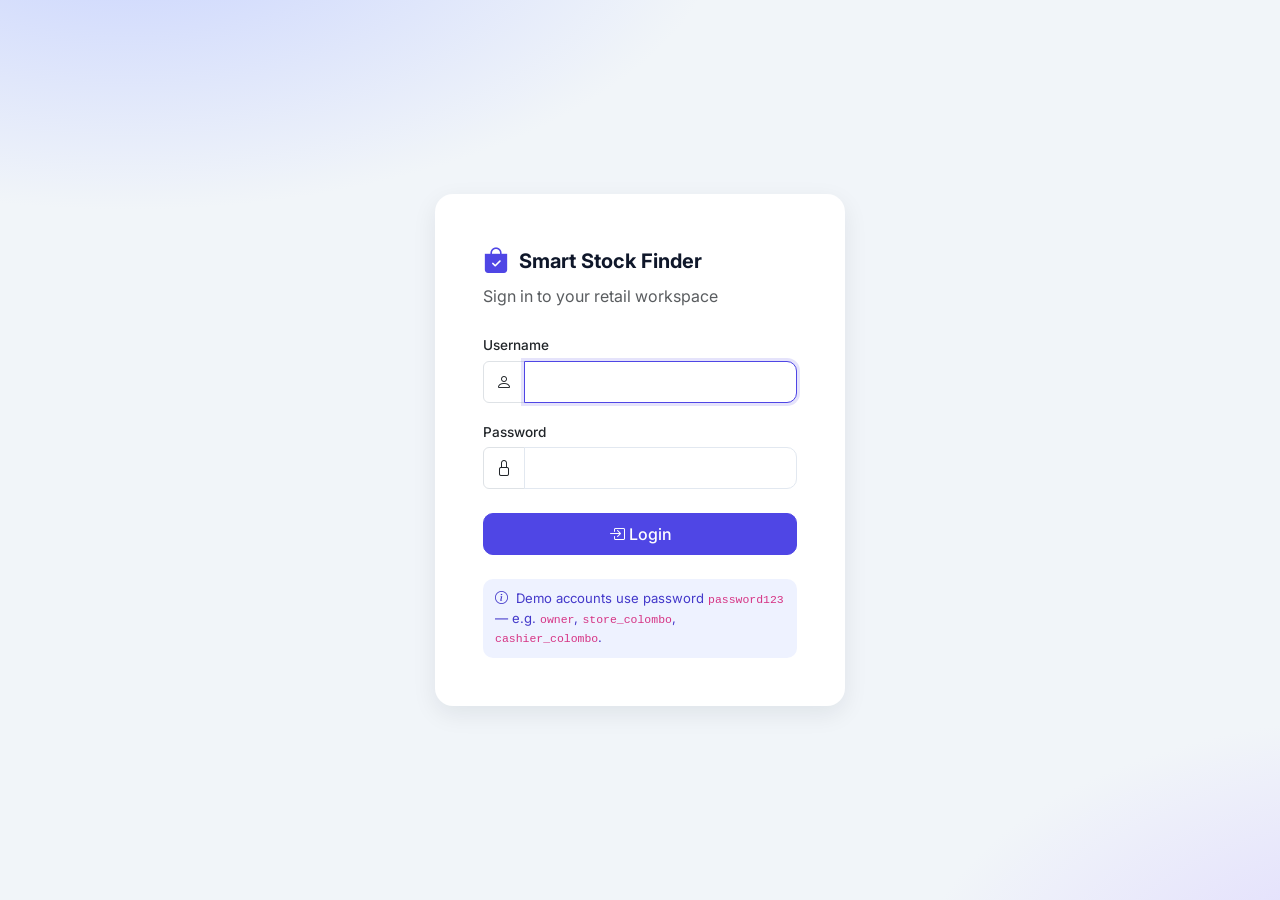
==== frontend/index.html @ 3d5bade4 "index.html added" ====
<!DOCTYPE html>
<html lang="en">
<head>
  <meta charset="UTF-8">
  <meta name="viewport" content="width=device-width, initial-scale=1.0">
  <title>Login — Smart Stock Finder</title>
  <link href="https://cdn.jsdelivr.net/npm/bootstrap@5.3.3/dist/css/bootstrap.min.css" rel="stylesheet">
  <link href="https://cdn.jsdelivr.net/npm/bootstrap-icons@1.11.3/font/bootstrap-icons.css" rel="stylesheet">
  <link href="assets/css/style.css" rel="stylesheet">
</head>
<body>
  <div class="login-wrapper">
    <div class="card login-card">
      <div class="card-body p-4 p-md-5">
        <div class="login-brand mb-1"><i class="bi bi-bag-check-fill"></i><span>Smart Stock Finder</span></div>
        <p class="text-muted mb-4">Sign in to your retail workspace</p>
        <div id="login-error"></div>
        <form id="login-form">
          <div class="mb-3">
            <label class="form-label" for="username">Username</label>
            <div class="input-group">
              <span class="input-group-text bg-white"><i class="bi bi-person"></i></span>
              <input class="form-control" id="username" name="username" required autofocus autocomplete="username">
            </div>
          </div>
          <div class="mb-4">
            <label class="form-label" for="password">Password</label>
            <div class="input-group">
              <span class="input-group-text bg-white"><i class="bi bi-lock"></i></span>
              <input type="password" class="form-control" id="password" name="password" required autocomplete="current-password">
            </div>
          </div>
          <button type="submit" class="btn btn-primary w-100 py-2" id="login-btn">
            <span id="login-btn-text"><i class="bi bi-box-arrow-in-right me-1"></i>Login</span>
            <span id="login-btn-spin" class="spinner-border spinner-border-sm d-none"></span>
          </button>
        </form>
        <div class="login-hint mt-4">
          <i class="bi bi-info-circle me-1"></i> Demo accounts use password <code>password123</code> — e.g. <code>owner</code>, <code>store_colombo</code>, <code>cashier_colombo</code>.
        </div>
      </div>
    </div>
  </div>
  <script src="config.js"></script>
  <script src="assets/js/api.js"></script>
  <script src="assets/js/ui.js"></script>
  <script src="assets/js/auth.js"></script>
  <script>
    if (getCurrentUser()) {
      window.location.href = 'pages/dashboard.html';
    }

    const form = document.getElementById('login-form');
    const btn = document.getElementById('login-btn');
    const btnText = document.getElementById('login-btn-text');
    const btnSpin = document.getElementById('login-btn-spin');

    form.addEventListener('submit', async (e) => {
      e.preventDefault();
      const errorEl = document.getElementById('login-error');
      errorEl.innerHTML = '';
      btn.disabled = true;
      btnText.classList.add('d-none');
      btnSpin.classList.remove('d-none');

      try {
        await login(
          document.getElementById('username').value.trim(),
          document.getElementById('password').value
        );
        window.location.href = 'pages/dashboard.html';
      } catch (err) {
        errorEl.innerHTML = `<div class="alert alert-danger d-flex align-items-center gap-2"><i class="bi bi-exclamation-octagon-fill"></i><span>${escapeHtml(err.message)}</span></div>`;
        btn.disabled = false;
        btnText.classList.remove('d-none');
        btnSpin.classList.add('d-none');
      }
    });
  </script>
</body>
</html>
---- frontend/assets/css/style.css ----
@import url('https://fonts.googleapis.com/css2?family=Inter:wght@400;500;600;700&display=swap');

:root {
  --brand: #4f46e5;
  --brand-dark: #4338ca;
  --brand-soft: #eef2ff;
  --ink: #0f172a;
  --muted: #64748b;
  --line: #e2e8f0;
  --bg: #f1f5f9;
  --surface: #ffffff;
  --success: #16a34a;
  --danger: #dc2626;
  --warning: #d97706;
  --topbar-h: 60px;
  --sidebar-w: 248px;
  --radius: 14px;
  --shadow-sm: 0 1px 2px rgba(15, 23, 42, 0.06), 0 1px 3px rgba(15, 23, 42, 0.05);
  --shadow-md: 0 8px 24px rgba(15, 23, 42, 0.08);
}

* {
  box-sizing: border-box;
}

body {
  margin: 0;
  font-family: 'Inter', system-ui, -apple-system, sans-serif;
  background: var(--bg);
  color: var(--ink);
  -webkit-font-smoothing: antialiased;
}

/* ---------- Topbar ---------- */
.topbar {
  position: sticky;
  top: 0;
  z-index: 1030;
  height: var(--topbar-h);
  display: flex;
  align-items: center;
  justify-content: space-between;
  padding: 0 18px;
  background: var(--surface);
  border-bottom: 1px solid var(--line);
}

.topbar__left,
.topbar__right {
  display: flex;
  align-items: center;
  gap: 12px;
}

.topbar__toggle {
  display: none;
  border: none;
  background: transparent;
  font-size: 1.5rem;
  line-height: 1;
  color: var(--ink);
  cursor: pointer;
  padding: 4px 8px;
  border-radius: 8px;
}

.topbar__toggle:hover {
  background: var(--bg);
}

.topbar__brand {
  display: flex;
  align-items: center;
  gap: 9px;
  font-weight: 700;
  font-size: 1.08rem;
  color: var(--ink);
  text-decoration: none;
}

.topbar__brand i {
  color: var(--brand);
  font-size: 1.3rem;
}

.user-chip {
  display: flex;
  align-items: center;
  gap: 10px;
}

.user-chip__avatar {
  width: 38px;
  height: 38px;
  border-radius: 50%;
  background: var(--brand);
  color: #fff;
  font-weight: 600;
  font-size: 0.85rem;
  display: grid;
  place-items: center;
}

.user-chip__meta {
  display: flex;
  flex-direction: column;
  line-height: 1.2;
}

.user-chip__name {
  font-weight: 600;
  font-size: 0.9rem;
}

.user-chip__role {
  font-size: 0.75rem;
  color: var(--muted);
}

.btn-logout {
  display: inline-flex;
  align-items: center;
  gap: 6px;
  background: var(--bg);
  color: var(--ink);
  border: 1px solid var(--line);
  border-radius: 10px;
  padding: 7px 12px;
  font-size: 0.85rem;
  font-weight: 500;
}

.btn-logout:hover {
  background: #fee2e2;
  color: var(--danger);
  border-color: #fecaca;
}

/* ---------- Layout ---------- */
.app-body {
  display: flex;
  align-items: flex-start;
  min-height: calc(100vh - var(--topbar-h));
}

.app-sidebar {
  position: sticky;
  top: var(--topbar-h);
  flex: 0 0 var(--sidebar-w);
  width: var(--sidebar-w);
  height: calc(100vh - var(--topbar-h));
  background: var(--surface);
  border-right: 1px solid var(--line);
  padding: 16px 12px;
  overflow-y: auto;
}

.side-nav {
  display: flex;
  flex-direction: column;
  gap: 4px;
}

.side-nav__item {
  display: flex;
  align-items: center;
  gap: 12px;
  padding: 10px 14px;
  border-radius: 10px;
  color: var(--muted);
  text-decoration: none;
  font-weight: 500;
  font-size: 0.92rem;
  transition: background 0.15s, color 0.15s;
}

.side-nav__item i {
  font-size: 1.1rem;
}

.side-nav__item:hover {
  background: var(--bg);
  color: var(--ink);
}

.side-nav__item.is-active {
  background: var(--brand-soft);
  color: var(--brand-dark);
  font-weight: 600;
}

.app-main {
  flex: 1 1 auto;
  min-width: 0;
  padding: 28px clamp(16px, 3vw, 36px);
}

.app-title {
  font-size: 1.5rem;
  font-weight: 700;
  margin: 0 0 20px;
}

.nav-backdrop {
  display: none;
}

/* ---------- Cards ---------- */
.card {
  border: 1px solid var(--line);
  border-radius: var(--radius);
  box-shadow: var(--shadow-sm);
  background: var(--surface);
}

.card-header {
  background: transparent;
  border-bottom: 1px solid var(--line);
  font-weight: 600;
  padding: 14px 18px;
}

.card-body {
  padding: 18px;
}

/* ---------- Stat cards ---------- */
.stat-card {
  border: 1px solid var(--line);
  border-radius: var(--radius);
  box-shadow: var(--shadow-sm);
  overflow: hidden;
}

.stat-card .card-body {
  display: flex;
  align-items: center;
  gap: 14px;
}

.stat-card__icon {
  width: 46px;
  height: 46px;
  border-radius: 12px;
  display: grid;
  place-items: center;
  font-size: 1.3rem;
  background: var(--brand-soft);
  color: var(--brand);
  flex: 0 0 auto;
}

.stat-card__icon--green { background: #dcfce7; color: var(--success); }
.stat-card__icon--amber { background: #fef3c7; color: var(--warning); }
.stat-card__icon--red { background: #fee2e2; color: var(--danger); }
.stat-card__icon--blue { background: #dbeafe; color: #2563eb; }

.stat-card__label {
  font-size: 0.8rem;
  color: var(--muted);
  font-weight: 500;
}

.stat-card__value {
  font-size: 1.55rem;
  font-weight: 700;
  line-height: 1.1;
}

/* ---------- Tables ---------- */
.app-table {
  font-size: 0.9rem;
}

.app-table thead th {
  background: #f8fafc;
  color: var(--muted);
  font-weight: 600;
  font-size: 0.74rem;
  letter-spacing: 0.04em;
  text-transform: uppercase;
  border-bottom: 1px solid var(--line);
  white-space: nowrap;
}

.app-table tbody td {
  border-bottom: 1px solid var(--line);
  vertical-align: middle;
}

.app-table tbody tr:last-child td {
  border-bottom: none;
}

.app-table tbody tr:hover {
  background: #f8fafc;
}

.app-table code {
  background: var(--bg);
  padding: 2px 6px;
  border-radius: 6px;
  color: var(--brand-dark);
  font-size: 0.82rem;
}

.badge-soft {
  font-weight: 600;
  border-radius: 999px;
  padding: 0.35em 0.7em;
}

/* ---------- Buttons & forms ---------- */
.btn {
  border-radius: 10px;
  font-weight: 500;
}

.btn-primary {
  --bs-btn-bg: var(--brand);
  --bs-btn-border-color: var(--brand);
  --bs-btn-hover-bg: var(--brand-dark);
  --bs-btn-hover-border-color: var(--brand-dark);
  --bs-btn-active-bg: var(--brand-dark);
  --bs-btn-active-border-color: var(--brand-dark);
}

.btn-success {
  --bs-btn-bg: var(--success);
  --bs-btn-border-color: var(--success);
  --bs-btn-hover-bg: #15803d;
  --bs-btn-hover-border-color: #15803d;
}

.form-control,
.form-select {
  border-radius: 10px;
  border-color: var(--line);
  padding: 0.5rem 0.75rem;
}

.form-control:focus,
.form-select:focus {
  border-color: var(--brand);
  box-shadow: 0 0 0 3px rgba(79, 70, 229, 0.15);
}

.form-label {
  font-weight: 500;
  font-size: 0.85rem;
  margin-bottom: 0.3rem;
}

.modal-content {
  border: none;
  border-radius: var(--radius);
  box-shadow: var(--shadow-md);
}

.modal-header,
.modal-footer {
  border-color: var(--line);
}

/* ---------- State blocks ---------- */
.state-block {
  display: flex;
  flex-direction: column;
  align-items: center;
  justify-content: center;
  gap: 12px;
  padding: 48px 20px;
  color: var(--muted);
}

.state-block__icon {
  font-size: 2.4rem;
  opacity: 0.5;
}

.state-block__text {
  margin: 0;
  font-size: 0.92rem;
}

/* ---------- Toasts ---------- */
.toast-stack {
  position: fixed;
  top: 18px;
  right: 18px;
  z-index: 1080;
  display: flex;
  flex-direction: column;
  gap: 10px;
  max-width: min(360px, calc(100vw - 36px));
}

.app-toast {
  display: flex;
  align-items: center;
  gap: 10px;
  padding: 12px 14px;
  background: var(--surface);
  border: 1px solid var(--line);
  border-left: 4px solid var(--muted);
  border-radius: 12px;
  box-shadow: var(--shadow-md);
  font-size: 0.9rem;
  opacity: 0;
  transform: translateX(20px);
  transition: opacity 0.2s, transform 0.2s;
}

.app-toast--in {
  opacity: 1;
  transform: translateX(0);
}

.app-toast--out {
  opacity: 0;
  transform: translateX(20px);
}

.app-toast i {
  font-size: 1.15rem;
}

.app-toast--success { border-left-color: var(--success); }
.app-toast--success > i:first-child { color: var(--success); }
.app-toast--danger { border-left-color: var(--danger); }
.app-toast--danger > i:first-child { color: var(--danger); }
.app-toast--warning { border-left-color: var(--warning); }
.app-toast--warning > i:first-child { color: var(--warning); }
.app-toast--info { border-left-color: var(--brand); }
.app-toast--info > i:first-child { color: var(--brand); }

.app-toast__msg {
  flex: 1;
}

.app-toast__close {
  border: none;
  background: transparent;
  color: var(--muted);
  cursor: pointer;
  font-size: 1.1rem;
  line-height: 1;
  padding: 0;
}

/* ---------- Login ---------- */
.login-wrapper {
  min-height: 100vh;
  display: flex;
  align-items: center;
  justify-content: center;
  padding: 20px;
  background: radial-gradient(1200px 600px at 10% -10%, #c7d2fe 0%, transparent 50%),
    radial-gradient(900px 500px at 110% 110%, #ddd6fe 0%, transparent 55%), var(--bg);
}

.login-card {
  width: 100%;
  max-width: 410px;
  border: none;
  border-radius: 18px;
  box-shadow: var(--shadow-md);
}

.login-brand {
  display: flex;
  align-items: center;
  gap: 10px;
  font-weight: 700;
  font-size: 1.25rem;
  color: var(--ink);
}

.login-brand i {
  color: var(--brand);
  font-size: 1.6rem;
}

.login-hint {
  background: var(--brand-soft);
  border-radius: 10px;
  padding: 10px 12px;
  font-size: 0.82rem;
  color: var(--brand-dark);
}

/* ---------- Responsive ---------- */
@media (max-width: 991.98px) {
  .topbar__toggle {
    display: inline-flex;
  }

  .app-sidebar {
    position: fixed;
    top: var(--topbar-h);
    left: 0;
    z-index: 1040;
    transform: translateX(-100%);
    transition: transform 0.25s ease;
    box-shadow: var(--shadow-md);
  }

  .app-sidebar.is-open {
    transform: translateX(0);
  }

  .nav-backdrop.is-open {
    display: block;
    position: fixed;
    inset: var(--topbar-h) 0 0 0;
    z-index: 1035;
    background: rgba(15, 23, 42, 0.4);
  }

  .user-chip__meta {
    display: none;
  }
}

@media print {
  .topbar,
  .app-sidebar,
  .no-print {
    display: none !important;
  }

  .app-main {
    padding: 0;
  }

  .card {
    box-shadow: none;
    border: 1px solid #ccc;
  }
}
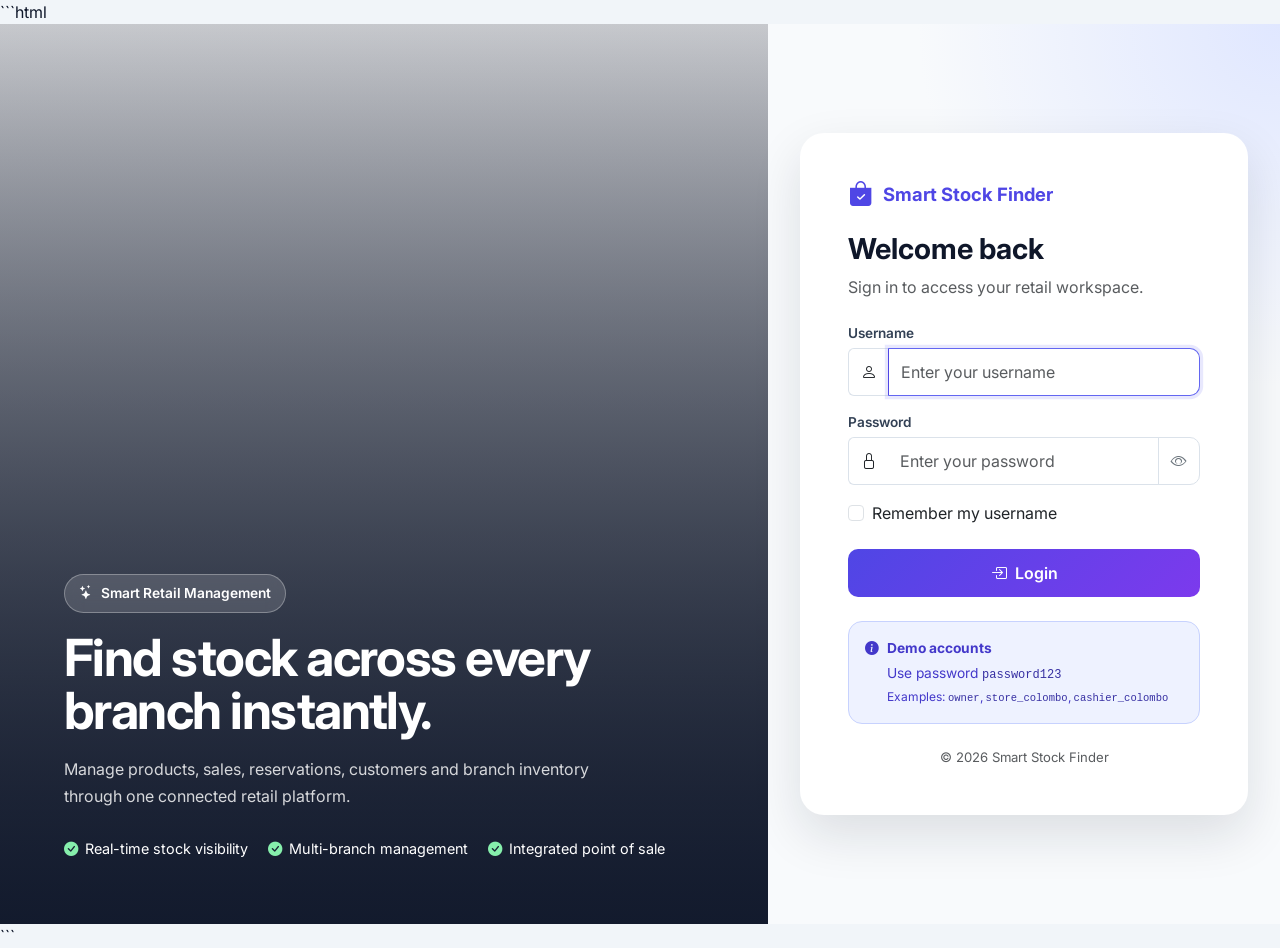
==== commit 52b3adff: "storage file added" ====
--- a/frontend/index.html
+++ b/frontend/index.html
@@ -1,81 +1,442 @@
+```html
 <!DOCTYPE html>
 <html lang="en">
 <head>
   <meta charset="UTF-8">
-  <meta name="viewport" content="width=device-width, initial-scale=1.0">
+
+  <meta
+    name="viewport"
+    content="width=device-width, initial-scale=1.0"
+  >
+
   <title>Login — Smart Stock Finder</title>
-  <link href="https://cdn.jsdelivr.net/npm/bootstrap@5.3.3/dist/css/bootstrap.min.css" rel="stylesheet">
-  <link href="https://cdn.jsdelivr.net/npm/bootstrap-icons@1.11.3/font/bootstrap-icons.css" rel="stylesheet">
-  <link href="assets/css/style.css" rel="stylesheet">
+
+  <!-- Bootstrap CSS -->
+  <link
+    href="https://cdn.jsdelivr.net/npm/bootstrap@5.3.3/dist/css/bootstrap.min.css"
+    rel="stylesheet"
+  >
+
+  <!-- Bootstrap Icons -->
+  <link
+    href="https://cdn.jsdelivr.net/npm/bootstrap-icons@1.11.3/font/bootstrap-icons.css"
+    rel="stylesheet"
+  >
+
+  <!-- Project CSS -->
+  <link
+    href="assets/css/style.css"
+    rel="stylesheet"
+  >
 </head>
+
 <body>
-  <div class="login-wrapper">
-    <div class="card login-card">
-      <div class="card-body p-4 p-md-5">
-        <div class="login-brand mb-1"><i class="bi bi-bag-check-fill"></i><span>Smart Stock Finder</span></div>
-        <p class="text-muted mb-4">Sign in to your retail workspace</p>
-        <div id="login-error"></div>
-        <form id="login-form">
-          <div class="mb-3">
-            <label class="form-label" for="username">Username</label>
-            <div class="input-group">
-              <span class="input-group-text bg-white"><i class="bi bi-person"></i></span>
-              <input class="form-control" id="username" name="username" required autofocus autocomplete="username">
+
+  <main class="login-page">
+
+    <!-- Left-side image/video section -->
+    <section class="login-visual">
+
+      <!--
+        Add your video here:
+
+        frontend/assets/videos/login/store-background.mp4
+      -->
+      <video
+        class="login-video"
+        autoplay
+        muted
+        loop
+        playsinline
+        poster="assets/images/login/clothing-store.jpeg"
+      >
+        <source
+          src="assets/videos/login/store-background.mp4"
+          type="video/mp4"
+        >
+      </video>
+
+      <!-- Dark overlay placed over the video -->
+      <div class="login-overlay"></div>
+
+      <!-- Left-side text content -->
+      <div class="login-visual-content">
+
+        <span class="login-badge">
+          <i class="bi bi-stars me-2"></i>
+          Smart Retail Management
+        </span>
+
+        <h1>
+          Find stock across every branch instantly.
+        </h1>
+
+        <p>
+          Manage products, sales, reservations, customers and
+          branch inventory through one connected retail platform.
+        </p>
+
+        <div class="login-feature-list">
+
+          <span>
+            <i class="bi bi-check-circle-fill"></i>
+            Real-time stock visibility
+          </span>
+
+          <span>
+            <i class="bi bi-check-circle-fill"></i>
+            Multi-branch management
+          </span>
+
+          <span>
+            <i class="bi bi-check-circle-fill"></i>
+            Integrated point of sale
+          </span>
+
+        </div>
+      </div>
+    </section>
+
+
+    <!-- Right-side login form -->
+    <section class="login-form-section">
+
+      <div class="card login-card">
+
+        <div class="card-body p-4 p-md-5">
+
+          <!-- Logo and system name -->
+          <div class="login-brand mb-2">
+            <i class="bi bi-bag-check-fill"></i>
+            <span>Smart Stock Finder</span>
+          </div>
+
+          <h2 class="login-title">
+            Welcome back
+          </h2>
+
+          <p class="text-muted mb-4">
+            Sign in to access your retail workspace.
+          </p>
+
+
+          <!-- Login error message -->
+          <div id="login-error"></div>
+
+
+          <!-- Login form -->
+          <form id="login-form">
+
+            <!-- Username -->
+            <div class="mb-3">
+
+              <label
+                class="form-label"
+                for="username"
+              >
+                Username
+              </label>
+
+              <div class="input-group">
+
+                <span class="input-group-text bg-white">
+                  <i class="bi bi-person"></i>
+                </span>
+
+                <input
+                  type="text"
+                  class="form-control"
+                  id="username"
+                  name="username"
+                  placeholder="Enter your username"
+                  required
+                  autofocus
+                  autocomplete="username"
+                >
+
+              </div>
+            </div>
+
+
+            <!-- Password -->
+            <div class="mb-3">
+
+              <div class="d-flex justify-content-between align-items-center">
+
+                <label
+                  class="form-label"
+                  for="password"
+                >
+                  Password
+                </label>
+
+              </div>
+
+              <div class="input-group">
+
+                <span class="input-group-text bg-white">
+                  <i class="bi bi-lock"></i>
+                </span>
+
+                <input
+                  type="password"
+                  class="form-control"
+                  id="password"
+                  name="password"
+                  placeholder="Enter your password"
+                  required
+                  autocomplete="current-password"
+                >
+
+                <!-- Password visibility button -->
+                <button
+                  class="btn btn-outline-secondary"
+                  type="button"
+                  id="toggle-password"
+                  aria-label="Show or hide password"
+                >
+                  <i
+                    class="bi bi-eye"
+                    id="password-icon"
+                  ></i>
+                </button>
+
+              </div>
+            </div>
+
+
+            <!-- Remember username -->
+            <div class="form-check mb-4">
+
+              <input
+                class="form-check-input"
+                type="checkbox"
+                id="remember-username"
+              >
+
+              <label
+                class="form-check-label"
+                for="remember-username"
+              >
+                Remember my username
+              </label>
+
+            </div>
+
+
+            <!-- Login button -->
+            <button
+              type="submit"
+              class="btn btn-primary w-100 py-2"
+              id="login-btn"
+            >
+
+              <span id="login-btn-text">
+                <i class="bi bi-box-arrow-in-right me-1"></i>
+                Login
+              </span>
+
+              <span
+                id="login-btn-spin"
+                class="spinner-border spinner-border-sm d-none"
+                role="status"
+                aria-hidden="true"
+              ></span>
+
+            </button>
+
+          </form>
+
+
+          <!-- Demo account information -->
+          <div class="login-hint mt-4">
+
+            <div class="d-flex align-items-start gap-2">
+
+              <i class="bi bi-info-circle-fill mt-1"></i>
+
+              <div>
+                <strong>Demo accounts</strong>
+
+                <p class="mb-1 mt-1">
+                  Use password
+                  <code>password123</code>
+                </p>
+
+                <small>
+                  Examples:
+                  <code>owner</code>,
+                  <code>store_colombo</code>,
+                  <code>cashier_colombo</code>
+                </small>
+              </div>
+
             </div>
           </div>
-          <div class="mb-4">
-            <label class="form-label" for="password">Password</label>
-            <div class="input-group">
-              <span class="input-group-text bg-white"><i class="bi bi-lock"></i></span>
-              <input type="password" class="form-control" id="password" name="password" required autocomplete="current-password">
-            </div>
-          </div>
-          <button type="submit" class="btn btn-primary w-100 py-2" id="login-btn">
-            <span id="login-btn-text"><i class="bi bi-box-arrow-in-right me-1"></i>Login</span>
-            <span id="login-btn-spin" class="spinner-border spinner-border-sm d-none"></span>
-          </button>
-        </form>
-        <div class="login-hint mt-4">
-          <i class="bi bi-info-circle me-1"></i> Demo accounts use password <code>password123</code> — e.g. <code>owner</code>, <code>store_colombo</code>, <code>cashier_colombo</code>.
+
+
+          <!-- Footer -->
+          <p class="login-footer text-center text-muted mt-4 mb-0">
+            &copy; <span id="current-year"></span>
+            Smart Stock Finder
+          </p>
+
         </div>
       </div>
-    </div>
-  </div>
+
+    </section>
+
+  </main>
+
+
+  <!-- Project JavaScript files -->
   <script src="config.js"></script>
   <script src="assets/js/api.js"></script>
   <script src="assets/js/ui.js"></script>
   <script src="assets/js/auth.js"></script>
+
+
   <script>
+    /*
+     * Redirect an already logged-in user
+     * directly to the dashboard.
+     */
     if (getCurrentUser()) {
       window.location.href = 'pages/dashboard.html';
     }
+
 
     const form = document.getElementById('login-form');
     const btn = document.getElementById('login-btn');
     const btnText = document.getElementById('login-btn-text');
     const btnSpin = document.getElementById('login-btn-spin');
-
-    form.addEventListener('submit', async (e) => {
-      e.preventDefault();
-      const errorEl = document.getElementById('login-error');
+    const errorEl = document.getElementById('login-error');
+
+    const usernameInput = document.getElementById('username');
+    const passwordInput = document.getElementById('password');
+
+    const rememberUsername =
+      document.getElementById('remember-username');
+
+    const togglePassword =
+      document.getElementById('toggle-password');
+
+    const passwordIcon =
+      document.getElementById('password-icon');
+
+
+    /*
+     * Display the current year automatically.
+     */
+    document.getElementById('current-year').textContent =
+      new Date().getFullYear();
+
+
+    /*
+     * Load a previously remembered username.
+     */
+    const savedUsername =
+      localStorage.getItem('smartStockUsername');
+
+    if (savedUsername) {
+      usernameInput.value = savedUsername;
+      rememberUsername.checked = true;
+      passwordInput.focus();
+    }
+
+
+    /*
+     * Show or hide the password.
+     */
+    togglePassword.addEventListener('click', () => {
+
+      const passwordIsHidden =
+        passwordInput.type === 'password';
+
+      passwordInput.type =
+        passwordIsHidden ? 'text' : 'password';
+
+      passwordIcon.className =
+        passwordIsHidden
+          ? 'bi bi-eye-slash'
+          : 'bi bi-eye';
+    });
+
+
+    /*
+     * Handle login form submission.
+     */
+    form.addEventListener('submit', async (event) => {
+
+      event.preventDefault();
+
       errorEl.innerHTML = '';
+
       btn.disabled = true;
       btnText.classList.add('d-none');
       btnSpin.classList.remove('d-none');
 
+      const username = usernameInput.value.trim();
+      const password = passwordInput.value;
+
       try {
-        await login(
-          document.getElementById('username').value.trim(),
-          document.getElementById('password').value
-        );
-        window.location.href = 'pages/dashboard.html';
-      } catch (err) {
-        errorEl.innerHTML = `<div class="alert alert-danger d-flex align-items-center gap-2"><i class="bi bi-exclamation-octagon-fill"></i><span>${escapeHtml(err.message)}</span></div>`;
+
+        /*
+         * Save or remove the remembered username.
+         */
+        if (rememberUsername.checked) {
+          localStorage.setItem(
+            'smartStockUsername',
+            username
+          );
+        } else {
+          localStorage.removeItem(
+            'smartStockUsername'
+          );
+        }
+
+
+        /*
+         * Call the existing login function
+         * from assets/js/auth.js.
+         */
+        await login(username, password);
+
+
+        /*
+         * Redirect after successful login.
+         */
+        window.location.href =
+          'pages/dashboard.html';
+
+      } catch (error) {
+
+        errorEl.innerHTML = `
+          <div
+            class="alert alert-danger
+                   d-flex align-items-center gap-2"
+            role="alert"
+          >
+            <i class="bi bi-exclamation-octagon-fill"></i>
+
+            <span>
+              ${escapeHtml(
+                error.message || 'Unable to log in.'
+              )}
+            </span>
+          </div>
+        `;
+
         btn.disabled = false;
         btnText.classList.remove('d-none');
         btnSpin.classList.add('d-none');
+
+        passwordInput.focus();
+        passwordInput.select();
       }
     });
   </script>
+
 </body>
 </html>
+```
--- a/frontend/assets/css/style.css
+++ b/frontend/assets/css/style.css
@@ -1,3 +1,4 @@
+
 @import url('https://fonts.googleapis.com/css2?family=Inter:wght@400;500;600;700&display=swap');
 
 :root {
@@ -15,15 +16,30 @@
   --topbar-h: 60px;
   --sidebar-w: 248px;
   --radius: 14px;
-  --shadow-sm: 0 1px 2px rgba(15, 23, 42, 0.06), 0 1px 3px rgba(15, 23, 42, 0.05);
-  --shadow-md: 0 8px 24px rgba(15, 23, 42, 0.08);
-}
+
+  --shadow-sm:
+    0 1px 2px rgba(15, 23, 42, 0.06),
+    0 1px 3px rgba(15, 23, 42, 0.05);
+
+  --shadow-md:
+    0 8px 24px rgba(15, 23, 42, 0.08);
+}
+
+
+/* =========================================================
+   GLOBAL STYLES
+   ========================================================= */
 
 * {
   box-sizing: border-box;
 }
 
+html {
+  min-height: 100%;
+}
+
 body {
+  min-height: 100vh;
   margin: 0;
   font-family: 'Inter', system-ui, -apple-system, sans-serif;
   background: var(--bg);
@@ -31,7 +47,11 @@
   -webkit-font-smoothing: antialiased;
 }
 
-/* ---------- Topbar ---------- */
+
+/* =========================================================
+   TOP BAR
+   ========================================================= */
+
 .topbar {
   position: sticky;
   top: 0;
@@ -83,6 +103,11 @@
   font-size: 1.3rem;
 }
 
+
+/* =========================================================
+   USER CHIP
+   ========================================================= */
+
 .user-chip {
   display: flex;
   align-items: center;
@@ -94,7 +119,7 @@
   height: 38px;
   border-radius: 50%;
   background: var(--brand);
-  color: #fff;
+  color: #ffffff;
   font-weight: 600;
   font-size: 0.85rem;
   display: grid;
@@ -136,7 +161,11 @@
   border-color: #fecaca;
 }
 
-/* ---------- Layout ---------- */
+
+/* =========================================================
+   MAIN APPLICATION LAYOUT
+   ========================================================= */
+
 .app-body {
   display: flex;
   align-items: flex-start;
@@ -171,7 +200,9 @@
   text-decoration: none;
   font-weight: 500;
   font-size: 0.92rem;
-  transition: background 0.15s, color 0.15s;
+  transition:
+    background 0.15s,
+    color 0.15s;
 }
 
 .side-nav__item i {
@@ -205,7 +236,11 @@
   display: none;
 }
 
-/* ---------- Cards ---------- */
+
+/* =========================================================
+   CARDS
+   ========================================================= */
+
 .card {
   border: 1px solid var(--line);
   border-radius: var(--radius);
@@ -224,7 +259,11 @@
   padding: 18px;
 }
 
-/* ---------- Stat cards ---------- */
+
+/* =========================================================
+   STAT CARDS
+   ========================================================= */
+
 .stat-card {
   border: 1px solid var(--line);
   border-radius: var(--radius);
@@ -250,10 +289,25 @@
   flex: 0 0 auto;
 }
 
-.stat-card__icon--green { background: #dcfce7; color: var(--success); }
-.stat-card__icon--amber { background: #fef3c7; color: var(--warning); }
-.stat-card__icon--red { background: #fee2e2; color: var(--danger); }
-.stat-card__icon--blue { background: #dbeafe; color: #2563eb; }
+.stat-card__icon--green {
+  background: #dcfce7;
+  color: var(--success);
+}
+
+.stat-card__icon--amber {
+  background: #fef3c7;
+  color: var(--warning);
+}
+
+.stat-card__icon--red {
+  background: #fee2e2;
+  color: var(--danger);
+}
+
+.stat-card__icon--blue {
+  background: #dbeafe;
+  color: #2563eb;
+}
 
 .stat-card__label {
   font-size: 0.8rem;
@@ -267,7 +321,11 @@
   line-height: 1.1;
 }
 
-/* ---------- Tables ---------- */
+
+/* =========================================================
+   TABLES
+   ========================================================= */
+
 .app-table {
   font-size: 0.9rem;
 }
@@ -310,7 +368,11 @@
   padding: 0.35em 0.7em;
 }
 
-/* ---------- Buttons & forms ---------- */
+
+/* =========================================================
+   BUTTONS AND FORMS
+   ========================================================= */
+
 .btn {
   border-radius: 10px;
   font-weight: 500;
@@ -362,7 +424,11 @@
   border-color: var(--line);
 }
 
-/* ---------- State blocks ---------- */
+
+/* =========================================================
+   LOADING AND EMPTY STATES
+   ========================================================= */
+
 .state-block {
   display: flex;
   flex-direction: column;
@@ -383,7 +449,11 @@
   font-size: 0.92rem;
 }
 
-/* ---------- Toasts ---------- */
+
+/* =========================================================
+   TOAST MESSAGES
+   ========================================================= */
+
 .toast-stack {
   position: fixed;
   top: 18px;
@@ -408,7 +478,9 @@
   font-size: 0.9rem;
   opacity: 0;
   transform: translateX(20px);
-  transition: opacity 0.2s, transform 0.2s;
+  transition:
+    opacity 0.2s,
+    transform 0.2s;
 }
 
 .app-toast--in {
@@ -425,14 +497,37 @@
   font-size: 1.15rem;
 }
 
-.app-toast--success { border-left-color: var(--success); }
-.app-toast--success > i:first-child { color: var(--success); }
-.app-toast--danger { border-left-color: var(--danger); }
-.app-toast--danger > i:first-child { color: var(--danger); }
-.app-toast--warning { border-left-color: var(--warning); }
-.app-toast--warning > i:first-child { color: var(--warning); }
-.app-toast--info { border-left-color: var(--brand); }
-.app-toast--info > i:first-child { color: var(--brand); }
+.app-toast--success {
+  border-left-color: var(--success);
+}
+
+.app-toast--success > i:first-child {
+  color: var(--success);
+}
+
+.app-toast--danger {
+  border-left-color: var(--danger);
+}
+
+.app-toast--danger > i:first-child {
+  color: var(--danger);
+}
+
+.app-toast--warning {
+  border-left-color: var(--warning);
+}
+
+.app-toast--warning > i:first-child {
+  color: var(--warning);
+}
+
+.app-toast--info {
+  border-left-color: var(--brand);
+}
+
+.app-toast--info > i:first-child {
+  color: var(--brand);
+}
 
 .app-toast__msg {
   flex: 1;
@@ -448,48 +543,295 @@
   padding: 0;
 }
 
-/* ---------- Login ---------- */
+
+/* =========================================================
+   OLD LOGIN WRAPPER SUPPORT
+   ========================================================= */
+
 .login-wrapper {
   min-height: 100vh;
   display: flex;
   align-items: center;
   justify-content: center;
   padding: 20px;
-  background: radial-gradient(1200px 600px at 10% -10%, #c7d2fe 0%, transparent 50%),
-    radial-gradient(900px 500px at 110% 110%, #ddd6fe 0%, transparent 55%), var(--bg);
-}
-
+
+  background:
+    radial-gradient(
+      1200px 600px at 10% -10%,
+      #c7d2fe 0%,
+      transparent 50%
+    ),
+    radial-gradient(
+      900px 500px at 110% 110%,
+      #ddd6fe 0%,
+      transparent 55%
+    ),
+    var(--bg);
+}
+
+
+/* =========================================================
+   NEW LOGIN PAGE
+   ========================================================= */
+
+.login-page {
+  min-height: 100vh;
+  display: grid;
+  grid-template-columns: minmax(0, 1.2fr) minmax(420px, 0.8fr);
+  background: var(--surface);
+}
+
+
+/* Left-side image area */
+.login-visual {
+  position: relative;
+  min-height: 100vh;
+  overflow: hidden;
+  display: flex;
+  align-items: flex-end;
+  padding: clamp(32px, 5vw, 70px);
+  color: #ffffff;
+
+  background:
+    linear-gradient(
+      180deg,
+      rgba(15, 23, 42, 0.15),
+      rgba(15, 23, 42, 0.9)
+    ),
+    url("../images/login/clothing-store.jpeg")
+    center center / cover no-repeat;
+}
+
+
+/* Optional video background */
+.login-video {
+  position: absolute;
+  inset: 0;
+  width: 100%;
+  height: 100%;
+  object-fit: cover;
+  z-index: 0;
+}
+
+
+/* Dark layer over the image or video */
+.login-overlay {
+  position: absolute;
+  inset: 0;
+  z-index: 1;
+
+  background:
+    linear-gradient(
+      180deg,
+      rgba(15, 23, 42, 0.1),
+      rgba(15, 23, 42, 0.85)
+    );
+}
+
+
+/* Text displayed over the image */
+.login-visual-content {
+  position: relative;
+  z-index: 2;
+  max-width: 650px;
+}
+
+.login-visual-content h1 {
+  margin: 18px 0;
+  font-size: clamp(2.2rem, 4vw, 4.5rem);
+  line-height: 1.05;
+  font-weight: 700;
+  letter-spacing: -0.03em;
+}
+
+.login-visual-content p {
+  max-width: 580px;
+  margin-bottom: 0;
+  color: rgba(255, 255, 255, 0.82);
+  font-size: 1rem;
+  line-height: 1.7;
+}
+
+
+/* Small badge over the image */
+.login-badge {
+  display: inline-flex;
+  align-items: center;
+  padding: 8px 14px;
+  border: 1px solid rgba(255, 255, 255, 0.3);
+  border-radius: 999px;
+  background: rgba(255, 255, 255, 0.14);
+  backdrop-filter: blur(8px);
+  -webkit-backdrop-filter: blur(8px);
+  font-size: 0.86rem;
+  font-weight: 600;
+}
+
+
+/* Feature list */
+.login-feature-list {
+  display: flex;
+  flex-wrap: wrap;
+  gap: 14px 20px;
+  margin-top: 28px;
+}
+
+.login-feature-list span {
+  display: flex;
+  align-items: center;
+  gap: 7px;
+  font-size: 0.9rem;
+}
+
+.login-feature-list i {
+  color: #86efac;
+}
+
+
+/* Right-side form section */
+.login-form-section {
+  min-height: 100vh;
+  display: flex;
+  align-items: center;
+  justify-content: center;
+  padding: 32px;
+
+  background:
+    radial-gradient(
+      circle at top right,
+      #e0e7ff,
+      transparent 35%
+    ),
+    #f8fafc;
+}
+
+
+/* Login card */
 .login-card {
   width: 100%;
-  max-width: 410px;
+  max-width: 480px;
   border: none;
-  border-radius: 18px;
-  box-shadow: var(--shadow-md);
-}
-
+  border-radius: 24px;
+  box-shadow:
+    0 20px 50px rgba(15, 23, 42, 0.12);
+}
+
+
+/* Logo and system name */
 .login-brand {
   display: flex;
   align-items: center;
   gap: 10px;
+  color: var(--brand);
+  font-size: 1.15rem;
   font-weight: 700;
-  font-size: 1.25rem;
-  color: var(--ink);
 }
 
 .login-brand i {
   color: var(--brand);
-  font-size: 1.6rem;
-}
-
+  font-size: 1.55rem;
+}
+
+
+/* Welcome title */
+.login-title {
+  margin-top: 24px;
+  margin-bottom: 8px;
+  color: var(--ink);
+  font-size: 1.8rem;
+  font-weight: 700;
+}
+
+
+/* Login form labels */
+.login-card .form-label {
+  color: #334155;
+  font-weight: 600;
+}
+
+
+/* Login input fields */
+.login-card .form-control,
+.login-card .input-group-text,
+.login-card .btn-outline-secondary {
+  min-height: 48px;
+  border-color: #dbe2ea;
+}
+
+.login-card .input-group-text {
+  border-right: 0;
+}
+
+.login-card .input-group .form-control {
+  border-left: 0;
+}
+
+.login-card .input-group .form-control:focus {
+  border-left: 1px solid var(--brand);
+}
+
+.login-card .form-control:focus {
+  border-color: #6366f1;
+  box-shadow:
+    0 0 0 0.2rem rgba(99, 102, 241, 0.15);
+}
+
+
+/* Login button */
+.login-card .btn-primary {
+  min-height: 48px;
+  border: none;
+
+  background:
+    linear-gradient(
+      135deg,
+      #4f46e5,
+      #7c3aed
+    );
+
+  font-weight: 600;
+}
+
+.login-card .btn-primary:hover {
+  background:
+    linear-gradient(
+      135deg,
+      #4338ca,
+      #6d28d9
+    );
+}
+
+.login-card .btn-primary:disabled {
+  opacity: 0.7;
+  cursor: not-allowed;
+}
+
+
+/* Demo information box */
 .login-hint {
-  background: var(--brand-soft);
-  border-radius: 10px;
-  padding: 10px 12px;
+  padding: 16px;
+  border: 1px solid #c7d2fe;
+  border-radius: 14px;
+  background: #eef2ff;
+  color: #4338ca;
+  font-size: 0.86rem;
+}
+
+.login-hint code {
+  color: #3730a3;
+}
+
+
+/* Login footer */
+.login-footer {
   font-size: 0.82rem;
-  color: var(--brand-dark);
-}
-
-/* ---------- Responsive ---------- */
+}
+
+
+/* =========================================================
+   RESPONSIVE APPLICATION LAYOUT
+   ========================================================= */
+
 @media (max-width: 991.98px) {
   .topbar__toggle {
     display: inline-flex;
@@ -520,7 +862,68 @@
   .user-chip__meta {
     display: none;
   }
-}
+
+
+  /* Login page tablet and mobile styles */
+  .login-page {
+    display: block;
+    min-height: 100vh;
+
+    background:
+      linear-gradient(
+        rgba(15, 23, 42, 0.72),
+        rgba(15, 23, 42, 0.82)
+      ),
+      url("../images/login/clothing-store.jpeg")
+      center center / cover no-repeat;
+  }
+
+  .login-visual {
+    display: none;
+  }
+
+  .login-form-section {
+    min-height: 100vh;
+    padding: 24px;
+    background: transparent;
+  }
+
+  .login-card {
+    max-width: 520px;
+  }
+}
+
+
+/* =========================================================
+   SMALL MOBILE SCREENS
+   ========================================================= */
+
+@media (max-width: 575.98px) {
+  .login-form-section {
+    padding: 16px;
+  }
+
+  .login-card {
+    border-radius: 18px;
+  }
+
+  .login-card .card-body {
+    padding: 28px 22px !important;
+  }
+
+  .login-title {
+    font-size: 1.5rem;
+  }
+
+  .login-brand {
+    font-size: 1rem;
+  }
+}
+
+
+/* =========================================================
+   PRINT
+   ========================================================= */
 
 @media print {
   .topbar,
@@ -535,6 +938,6 @@
 
   .card {
     box-shadow: none;
-    border: 1px solid #ccc;
-  }
-}
+    border: 1px solid #cccccc;
+  }
+}
